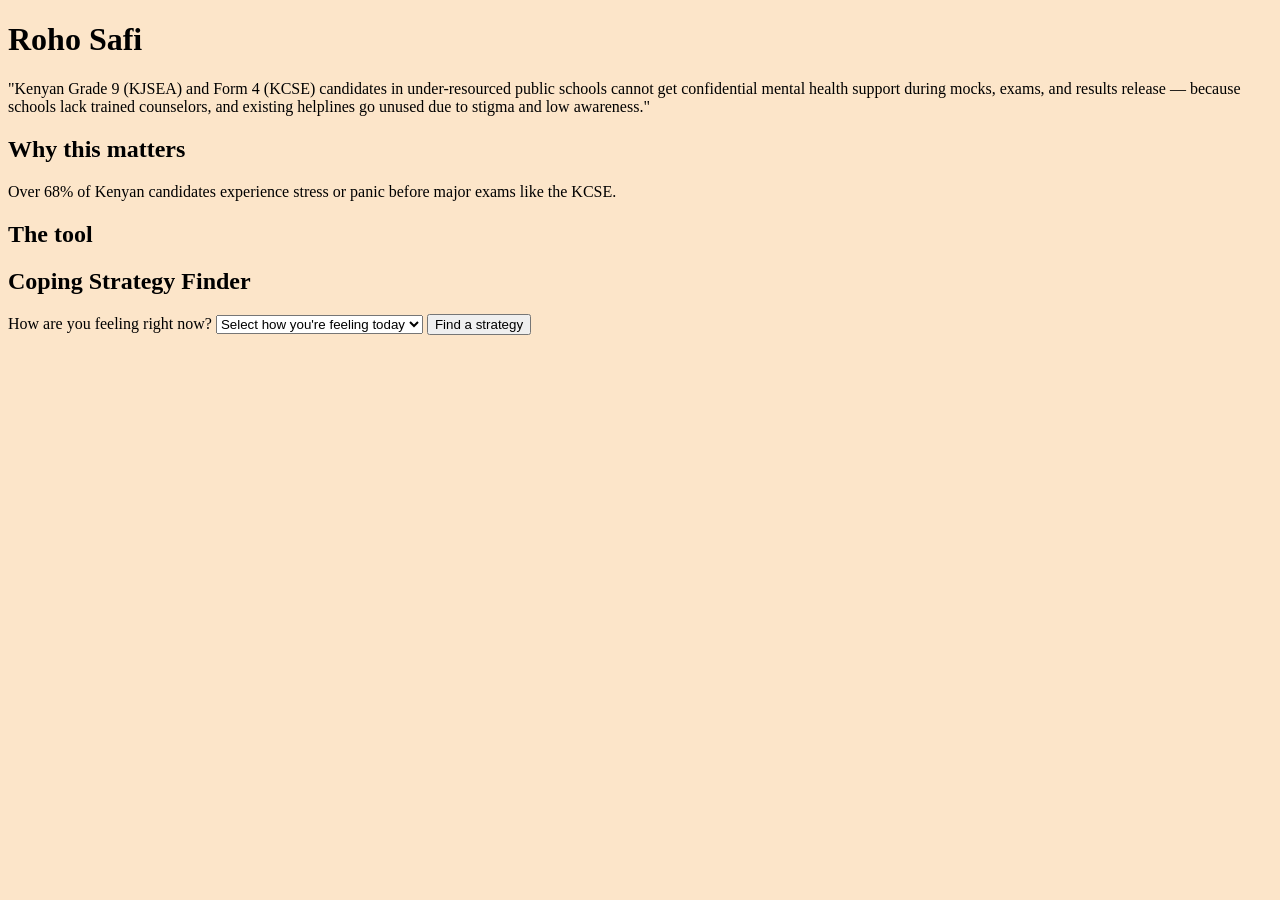
==== index.html @ c6dc5434 "Day 4 static feature added" ====
<!DOCTYPE html>
<html lang="en">
  <head>
   <style>
    body {
      background-color: #fce5c9;
    }
   </style>
    <meta charset="UTF-8">
    <meta name="viewport" content="width=device-width, initial-scale=1.0">
    <title>Jay's Mental Health Tool</title>
    <link rel="stylesheet" href="styles.css">
  </head>
  <body>
    <header>
      <h1>Roho Safi</h1>
      <p>"Kenyan Grade 9 (KJSEA) and Form 4 (KCSE) candidates in under-resourced public schools cannot get confidential mental health support during mocks, exams, and results release — because schools lack trained counselors, and existing helplines go unused due to stigma and low awareness."</p>
    </header>
    <main>
      <section id="evidence">
        <h2>Why this matters</h2>
        <!-- Source: KCSE Revision, citing a 2024 KNEC-linked survey -->
<p>Over 68% of Kenyan candidates experience stress or panic before major exams like the KCSE.</p>
      </section>
      <section id="feature">
        <h2>The tool</h2>
  <section id="feature">
  <h2>Coping Strategy Finder</h2>
  <label for="feeling">How are you feeling right now?</label>
  <select id="feeling">
    <option value="">Select how you're feeling today</option>
    <option value="stressed">Stressed</option>
    <option value="panicked">Panicked</option>
    <option value="overwhelmed">Overwhelmed</option>
    <option value="can't-sleep">Can't sleep</option>
    <option value="nervous">Nervous</option>
    <option value="anxious">Anxious</option>
    <option value="other">Other</option>
  </select>
  <button id="findStrategy">Find a strategy</button>
</section>
      </section>
    </main>
  </body>
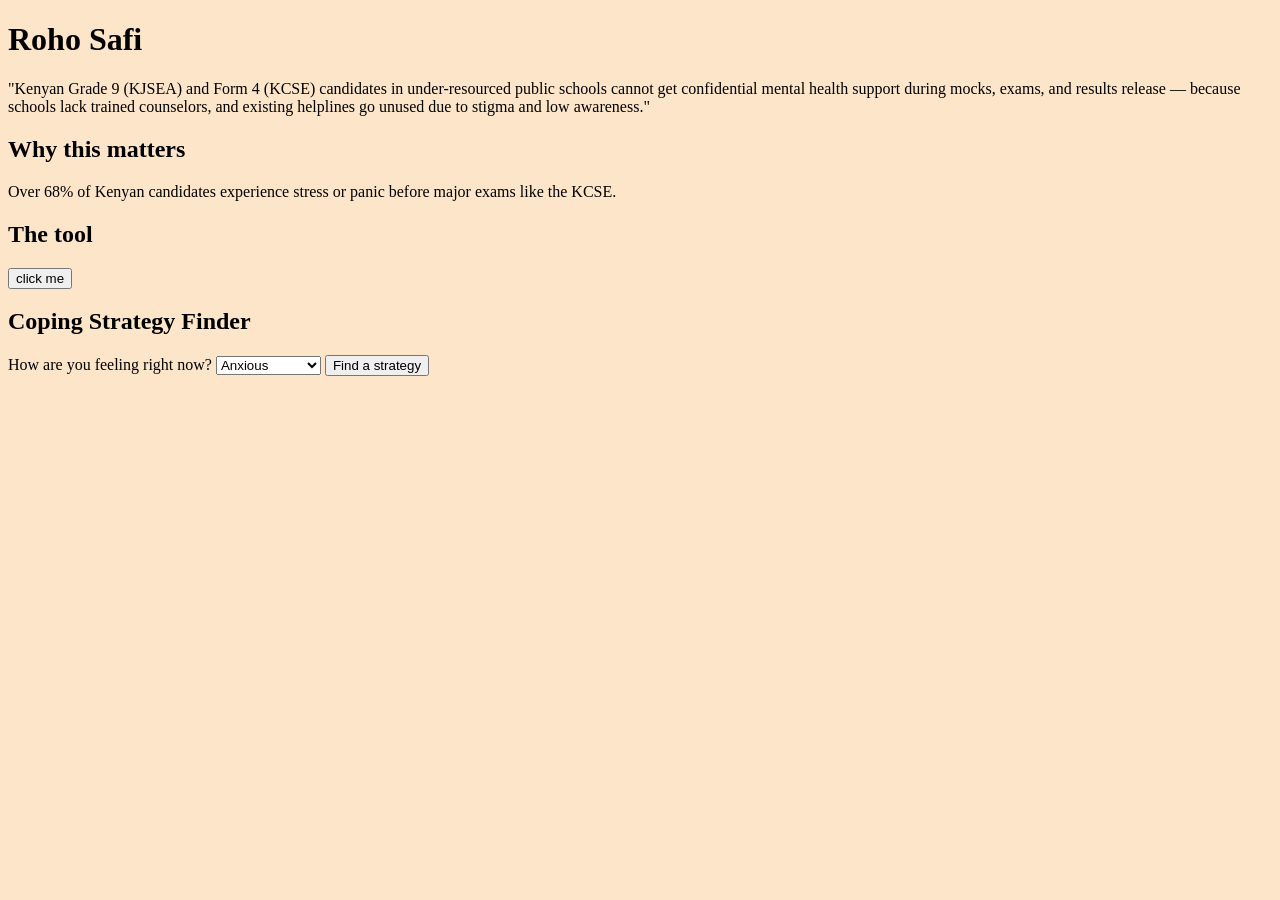
==== commit 9debbdcb: "Added new function" ====
--- a/index.html
+++ b/index.html
@@ -24,21 +24,16 @@
       </section>
       <section id="feature">
         <h2>The tool</h2>
-  <section id="feature">
-  <h2>Coping Strategy Finder</h2>
-  <label for="feeling">How are you feeling right now?</label>
-  <select id="feeling">
-    <option value="">Select how you're feeling today</option>
-    <option value="stressed">Stressed</option>
-    <option value="panicked">Panicked</option>
-    <option value="overwhelmed">Overwhelmed</option>
-    <option value="can't-sleep">Can't sleep</option>
-    <option value="nervous">Nervous</option>
-    <option value="anxious">Anxious</option>
-    <option value="other">Other</option>
-  </select>
-  <button id="findStrategy">Find a strategy</button>
-</section>
+        <button id="button1">click me</button>
+      </section>
+      <section id="coping-strategy">
+        <h2>Coping Strategy Finder</h2>
+        <label for="feeling">How are you feeling right now?</label>
+        <select id="feeling"></select>
+        <button id="findStrategy">Find a strategy</button>
+        <div id="strategyOutput"></div>
       </section>
     </main>
+    <script src="scripts.js"></script>
   </body>
+</html>
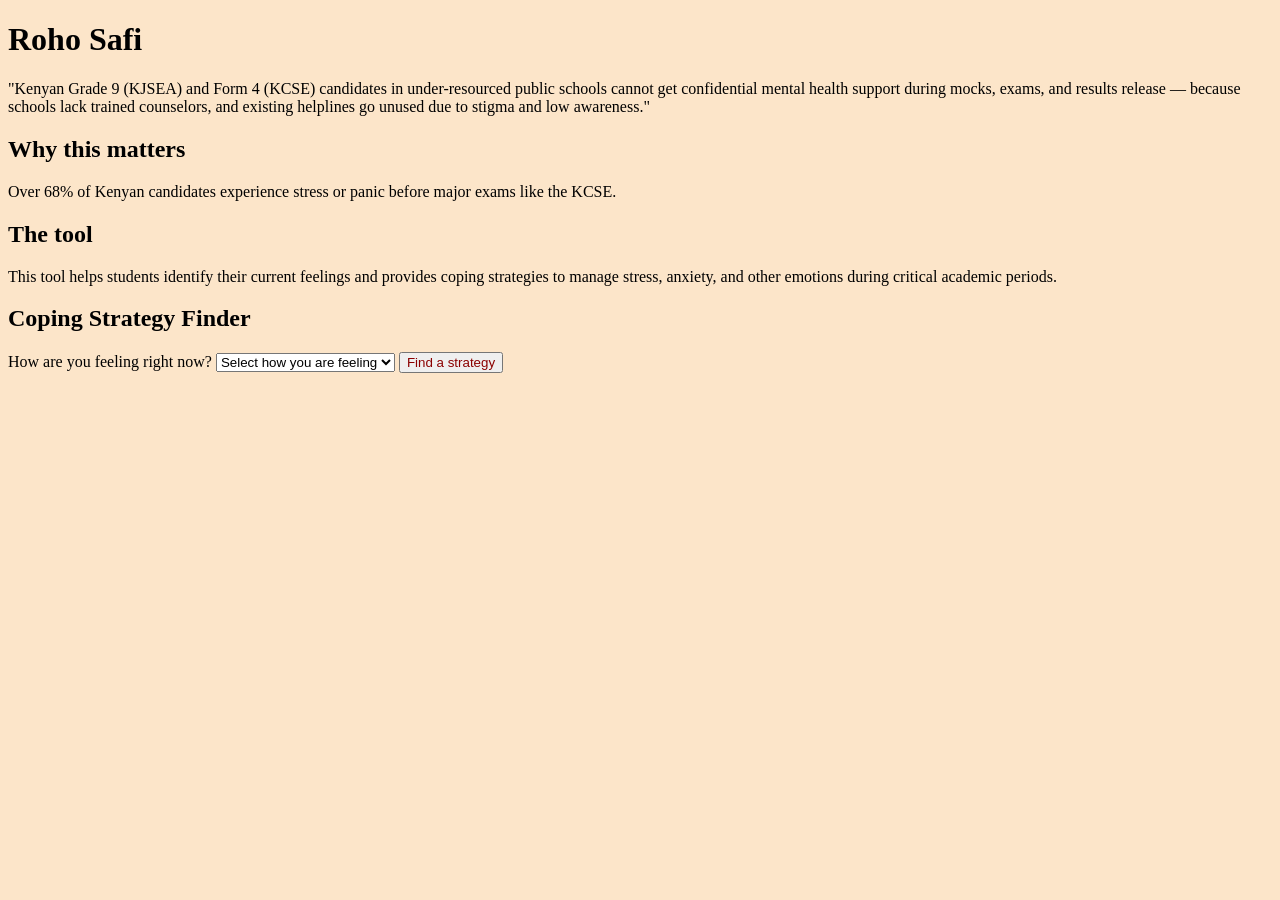
==== commit a08d225f: "day 5 first interactive feature" ====
--- a/index.html
+++ b/index.html
@@ -24,13 +24,13 @@
       </section>
       <section id="feature">
         <h2>The tool</h2>
-        <button id="button1">click me</button>
+        <p>This tool helps students identify their current feelings and provides coping strategies to manage stress, anxiety, and other emotions during critical academic periods.</p>
       </section>
       <section id="coping-strategy">
         <h2>Coping Strategy Finder</h2>
         <label for="feeling">How are you feeling right now?</label>
         <select id="feeling"></select>
-        <button id="findStrategy">Find a strategy</button>
+        <button style="color: darkred;" id="findStrategy">Find a strategy</button>
         <div id="strategyOutput"></div>
       </section>
     </main>
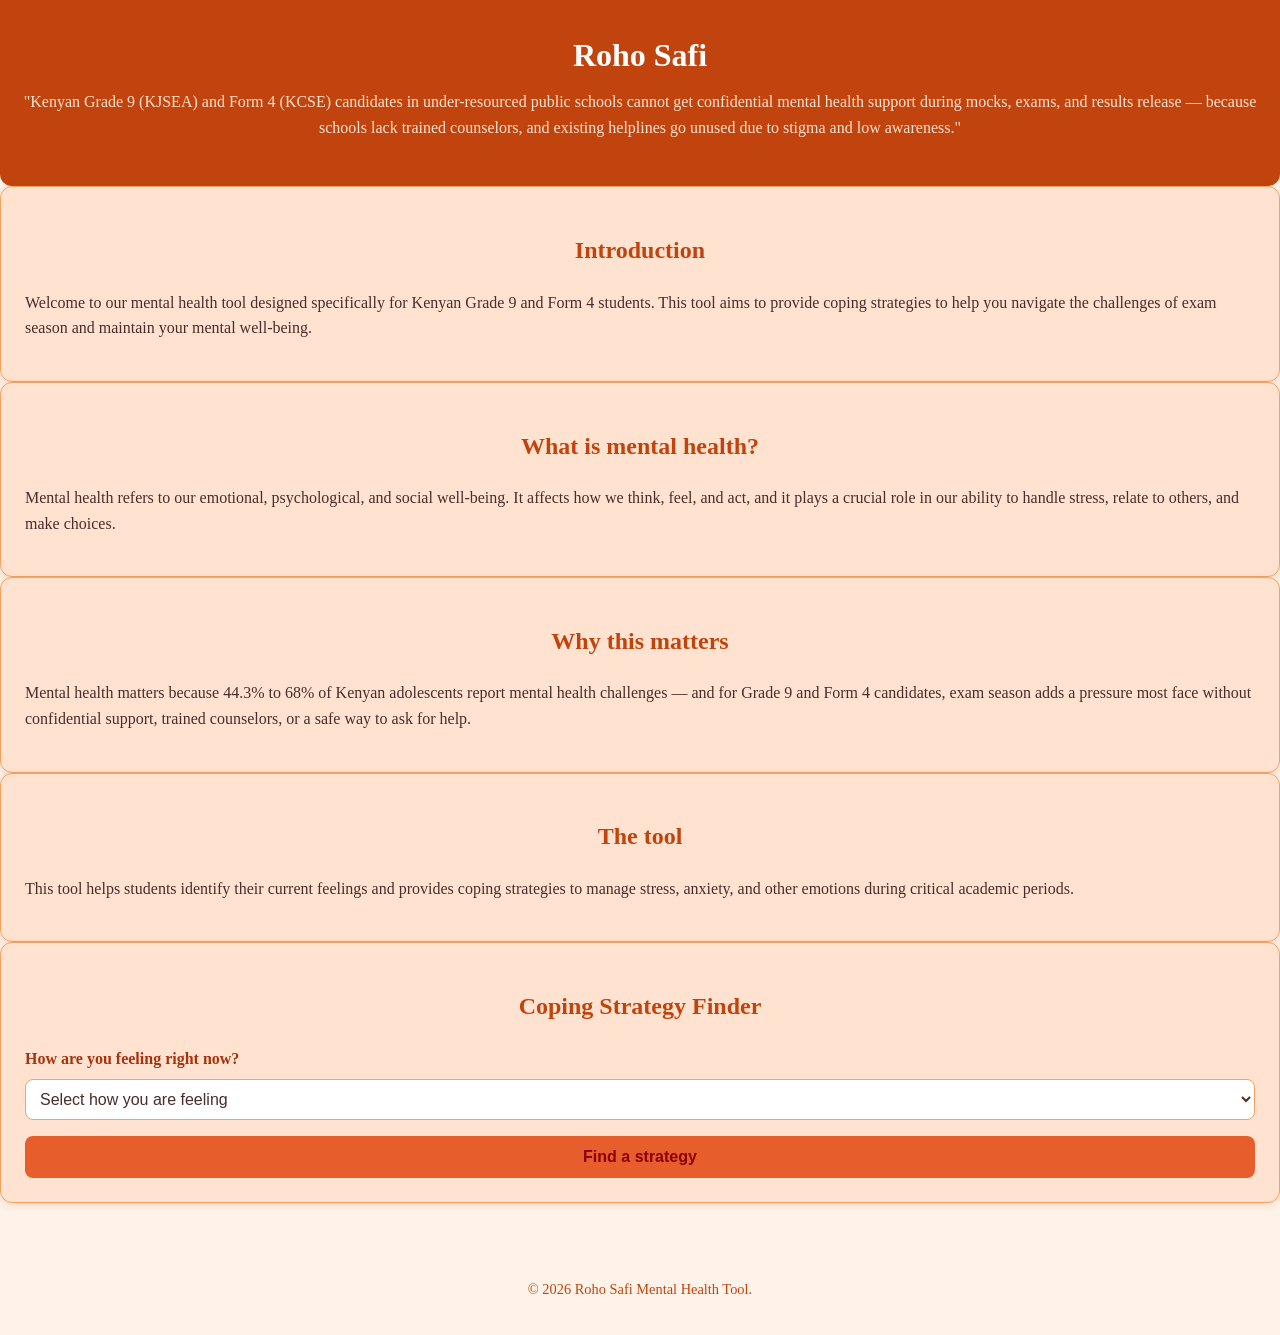
==== commit 5dc85b57: "So much changed added mostly styles" ====
--- a/index.html
+++ b/index.html
@@ -17,10 +17,18 @@
       <p>"Kenyan Grade 9 (KJSEA) and Form 4 (KCSE) candidates in under-resourced public schools cannot get confidential mental health support during mocks, exams, and results release — because schools lack trained counselors, and existing helplines go unused due to stigma and low awareness."</p>
     </header>
     <main>
+      <section id="introduction">
+        <h2>Introduction</h2>
+        <p>Welcome to our mental health tool designed specifically for Kenyan Grade 9 and Form 4 students. This tool aims to provide coping strategies to help you navigate the challenges of exam season and maintain your mental well-being.</p>
+      </section>
+      <section id="what-is-mental-health">
+        <h2>What is mental health?</h2>
+        <p>Mental health refers to our emotional, psychological, and social well-being. It affects how we think, feel, and act, and it plays a crucial role in our ability to handle stress, relate to others, and make choices.</p>
+      </section>
       <section id="evidence">
         <h2>Why this matters</h2>
         <!-- Source: KCSE Revision, citing a 2024 KNEC-linked survey -->
-<p>Over 68% of Kenyan candidates experience stress or panic before major exams like the KCSE.</p>
+<p>Mental health matters because 44.3% to 68% of Kenyan adolescents report mental health challenges — and for Grade 9 and Form 4 candidates, exam season adds a pressure most face without confidential support, trained counselors, or a safe way to ask for help.</p>
       </section>
       <section id="feature">
         <h2>The tool</h2>
@@ -33,6 +41,9 @@
         <button style="color: darkred;" id="findStrategy">Find a strategy</button>
         <div id="strategyOutput"></div>
       </section>
+      <footer>
+        <p> &copy; 2026 Roho Safi Mental Health Tool.</p>
+      </footer>
     </main>
     <script src="scripts.js"></script>
   </body>
--- a/styles.css
+++ b/styles.css
@@ -0,0 +1,143 @@
+/* ===========================
+   Roho Safi — Warm Theme
+   =========================== */
+
+body {
+  margin: 0;
+  font-family: 'Times New Roman', Tahoma, Geneva, Verdana, sans-serif;
+  background-color: #FFF3E9;
+  color: #4A2C2A;
+  line-height: 1.6;
+}
+
+/* ===========================
+   Header banner
+   =========================== */
+header {
+  background-color: #C1440E;
+  color: #FFFFFF;
+  text-align: center;
+  padding: 30px 20px;
+  border-radius: 0 0 12px 12px;
+}
+
+header h1 {
+  color: #FFFFFF;
+  margin: 0;
+}
+
+header p {
+  color: #FFE3D0;
+  margin-top: 8px;
+}
+
+/* ===========================
+   Headings (outside header)
+   =========================== */
+h2, h3 {
+  color: #C1440E;
+  text-align: center;
+}
+
+/* ===========================
+   Grid layout — arrange sections in quarters
+   =========================== */
+.container {
+  display: grid;
+  grid-template-columns: 1fr 1fr;
+  grid-template-rows: 1fr 1fr;
+  gap: 20px;
+  max-width: 900px;
+  margin: 0 auto;
+  padding: 20px;
+}
+
+@media (max-width: 700px) {
+  .container {
+    grid-template-columns: 1fr;
+  }
+}
+
+/* ===========================
+   Feature sections
+   =========================== */
+section {
+  background-color: #FFE3D0;
+  border: 1px solid #F4A261;
+  border-radius: 12px;
+  padding: 24px;
+  margin: 0;
+  box-shadow: 0 2px 8px rgba(193, 68, 14, 0.15);
+}
+
+/* ===========================
+   Labels
+   =========================== */
+label {
+  display: block;
+  margin-bottom: 8px;
+  font-weight: 600;
+  color: #A6320E;
+}
+
+/* ===========================
+   Dropdowns
+   =========================== */
+select {
+  width: 100%;
+  padding: 10px;
+  margin-bottom: 16px;
+  border: 1px solid #F4A261;
+  border-radius: 8px;
+  background-color: #FFFFFF;
+  color: #4A2C2A;
+  font-size: 1rem;
+}
+
+select:focus {
+  outline: none;
+  border-color: #C1440E;
+  box-shadow: 0 0 0 2px rgba(193, 68, 14, 0.2);
+}
+
+/* ===========================
+   Buttons
+   =========================== */
+button {
+  display: block;
+  width: 100%;
+  padding: 12px;
+  background-color: #E85D2C;
+  color: #FFFFFF;
+  border: none;
+  border-radius: 8px;
+  font-size: 1rem;
+  font-weight: 600;
+  cursor: pointer;
+  transition: background-color 0.2s ease, transform 0.1s ease;
+}
+
+button:hover {
+  background-color: #C1440E;
+}
+
+button:active {
+  transform: scale(0.98);
+}
+
+/* ===========================
+   Footer
+   =========================== */
+footer {
+  text-align: center;
+  margin-top: 40px;
+  padding: 20px;
+  background-color: #FFF3E9;
+  color: #C1440E;
+  border-radius: 8px 8px 0 0;
+  font-size: 0.9rem;
+}
+
+footer strong {
+  color: #FFE3D0;
+}
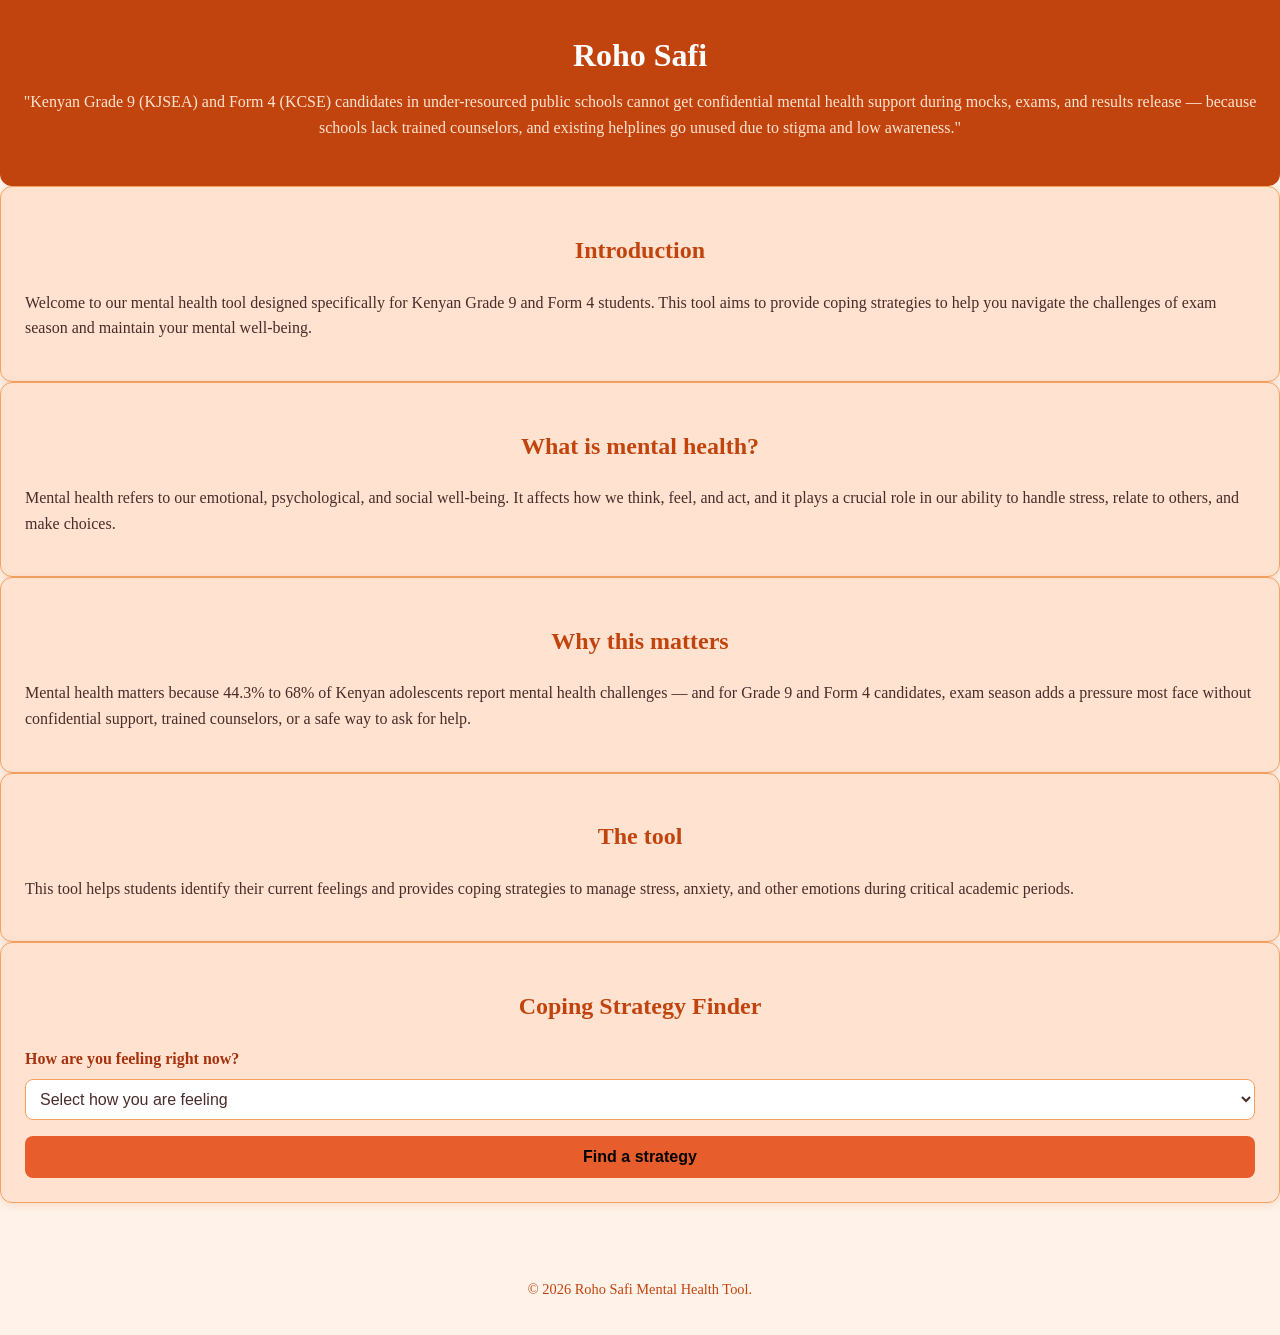
==== commit ddbe5fb9: "Newly added file" ====
--- a/index.html
+++ b/index.html
@@ -1,6 +1,7 @@
 <!DOCTYPE html>
 <html lang="en">
   <head>
+    <link rel="icon" type="image/x-icon" href="favicon.png">
    <style>
     body {
       background-color: #fce5c9;
@@ -38,7 +39,7 @@
         <h2>Coping Strategy Finder</h2>
         <label for="feeling">How are you feeling right now?</label>
         <select id="feeling"></select>
-        <button style="color: darkred;" id="findStrategy">Find a strategy</button>
+        <button style="color: black;" id="findStrategy">Find a strategy</button>
         <div id="strategyOutput"></div>
       </section>
       <footer>
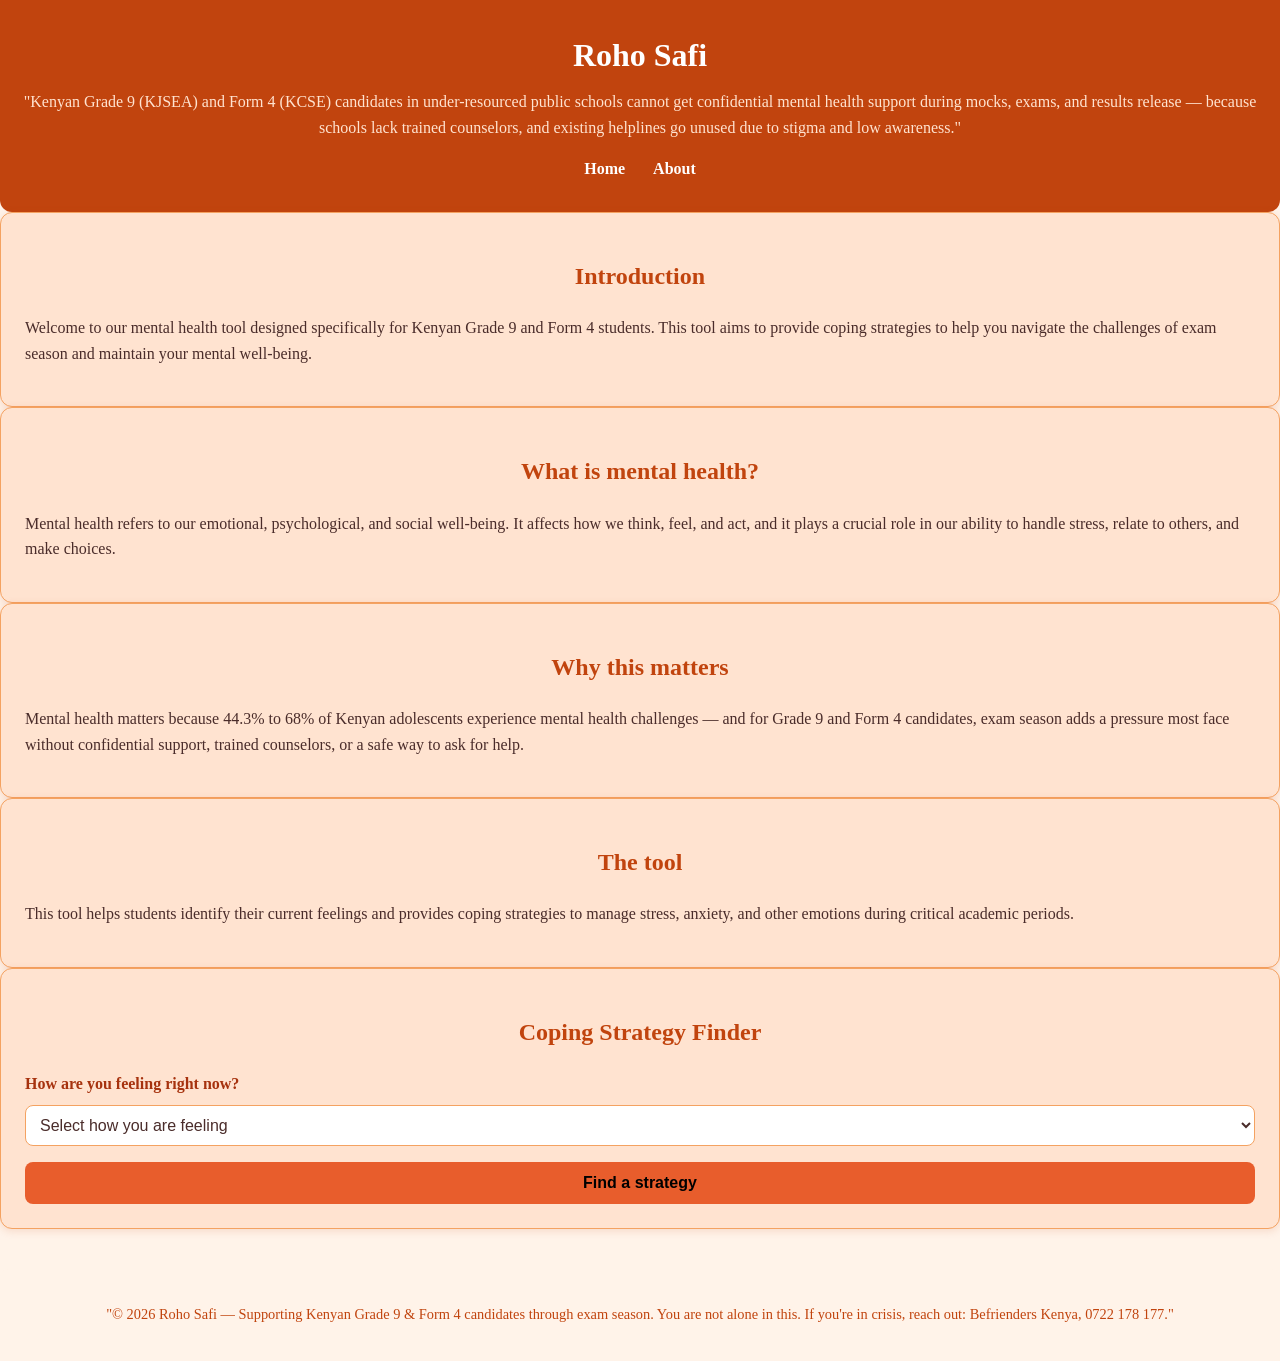
==== commit c7c340bc: "Add about page with navigation" ====
--- a/index.html
+++ b/index.html
@@ -16,6 +16,10 @@
     <header>
       <h1>Roho Safi</h1>
       <p>"Kenyan Grade 9 (KJSEA) and Form 4 (KCSE) candidates in under-resourced public schools cannot get confidential mental health support during mocks, exams, and results release — because schools lack trained counselors, and existing helplines go unused due to stigma and low awareness."</p>
+      <nav>
+      <a href="index.html">Home</a>
+      <a href="about.html">About</a>
+    </nav>
     </header>
     <main>
       <section id="introduction">
@@ -29,7 +33,7 @@
       <section id="evidence">
         <h2>Why this matters</h2>
         <!-- Source: KCSE Revision, citing a 2024 KNEC-linked survey -->
-<p>Mental health matters because 44.3% to 68% of Kenyan adolescents report mental health challenges — and for Grade 9 and Form 4 candidates, exam season adds a pressure most face without confidential support, trained counselors, or a safe way to ask for help.</p>
+<p>Mental health matters because 44.3% to 68% of Kenyan adolescents experience mental health challenges — and for Grade 9 and Form 4 candidates, exam season adds a pressure most face without confidential support, trained counselors, or a safe way to ask for help.</p>
       </section>
       <section id="feature">
         <h2>The tool</h2>
@@ -43,7 +47,7 @@
         <div id="strategyOutput"></div>
       </section>
       <footer>
-        <p> &copy; 2026 Roho Safi Mental Health Tool.</p>
+        <p> "&copy; 2026 Roho Safi — Supporting Kenyan Grade 9 & Form 4 candidates through exam season. You are not alone in this. If you're in crisis, reach out: Befrienders Kenya, 0722 178 177."</p>
       </footer>
     </main>
     <script src="scripts.js"></script>
--- a/styles.css
+++ b/styles.css
@@ -29,6 +29,23 @@
 header p {
   color: #FFE3D0;
   margin-top: 8px;
+}
+
+header nav {
+  margin-top: 16px;
+}
+
+header nav a {
+  color: #FFFFFF;
+  text-decoration: none;
+  font-weight: 600;
+  margin: 0 12px;
+  padding-bottom: 2px;
+  border-bottom: 2px solid transparent;
+}
+
+header nav a:hover {
+  border-bottom: 2px solid #FFE3D0;
 }
 
 /* ===========================
@@ -141,3 +158,53 @@
 footer strong {
   color: #FFE3D0;
 }
+
+/* ===========================
+   Modal popup
+   =========================== */
+.modal-overlay {
+  position: fixed;
+  top: 0;
+  left: 0;
+  width: 100%;
+  height: 100%;
+  background: rgba(74, 44, 42, 0.6);
+  display: flex;
+  align-items: center;
+  justify-content: center;
+  z-index: 1000;
+}
+
+.modal-overlay.hidden {
+  display: none;
+}
+
+.modal-box {
+  background-color: #FFE3D0;
+  border-radius: 12px;
+  padding: 30px;
+  max-width: 400px;
+  width: 85%;
+  position: relative;
+  box-shadow: 0 4px 16px rgba(0, 0, 0, 0.3);
+  text-align: center;
+}
+
+.modal-close {
+  position: absolute;
+  top: 8px;
+  right: 12px;
+  background: none;
+  border: none;
+  font-size: 1.5rem;
+  color: #C1440E;
+  cursor: pointer;
+  width: auto;
+  padding: 0;
+}
+
+#modalText {
+  color: #4A2C2A;
+  font-size: 1.05rem;
+  margin-top: 10px;
+}
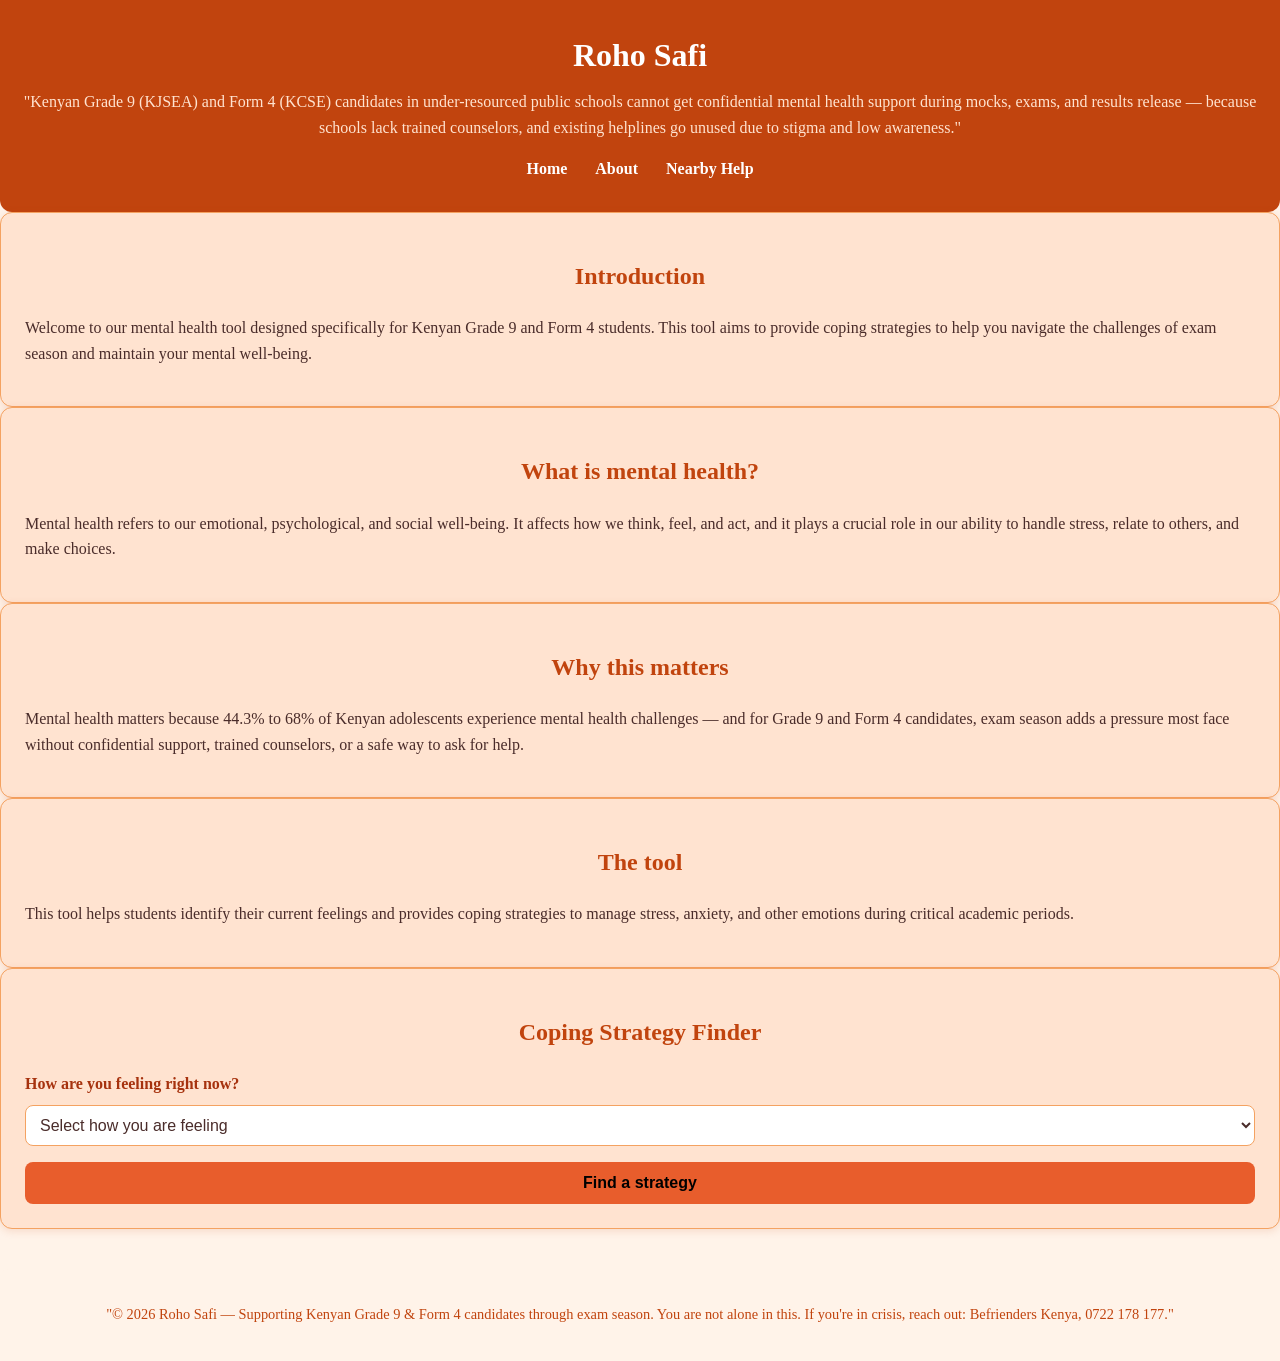
==== commit 092593da: "Newly added file" ====
--- a/index.html
+++ b/index.html
@@ -19,6 +19,7 @@
       <nav>
       <a href="index.html">Home</a>
       <a href="about.html">About</a>
+      <a href="Locations.html">Nearby Help</a>
     </nav>
     </header>
     <main>
